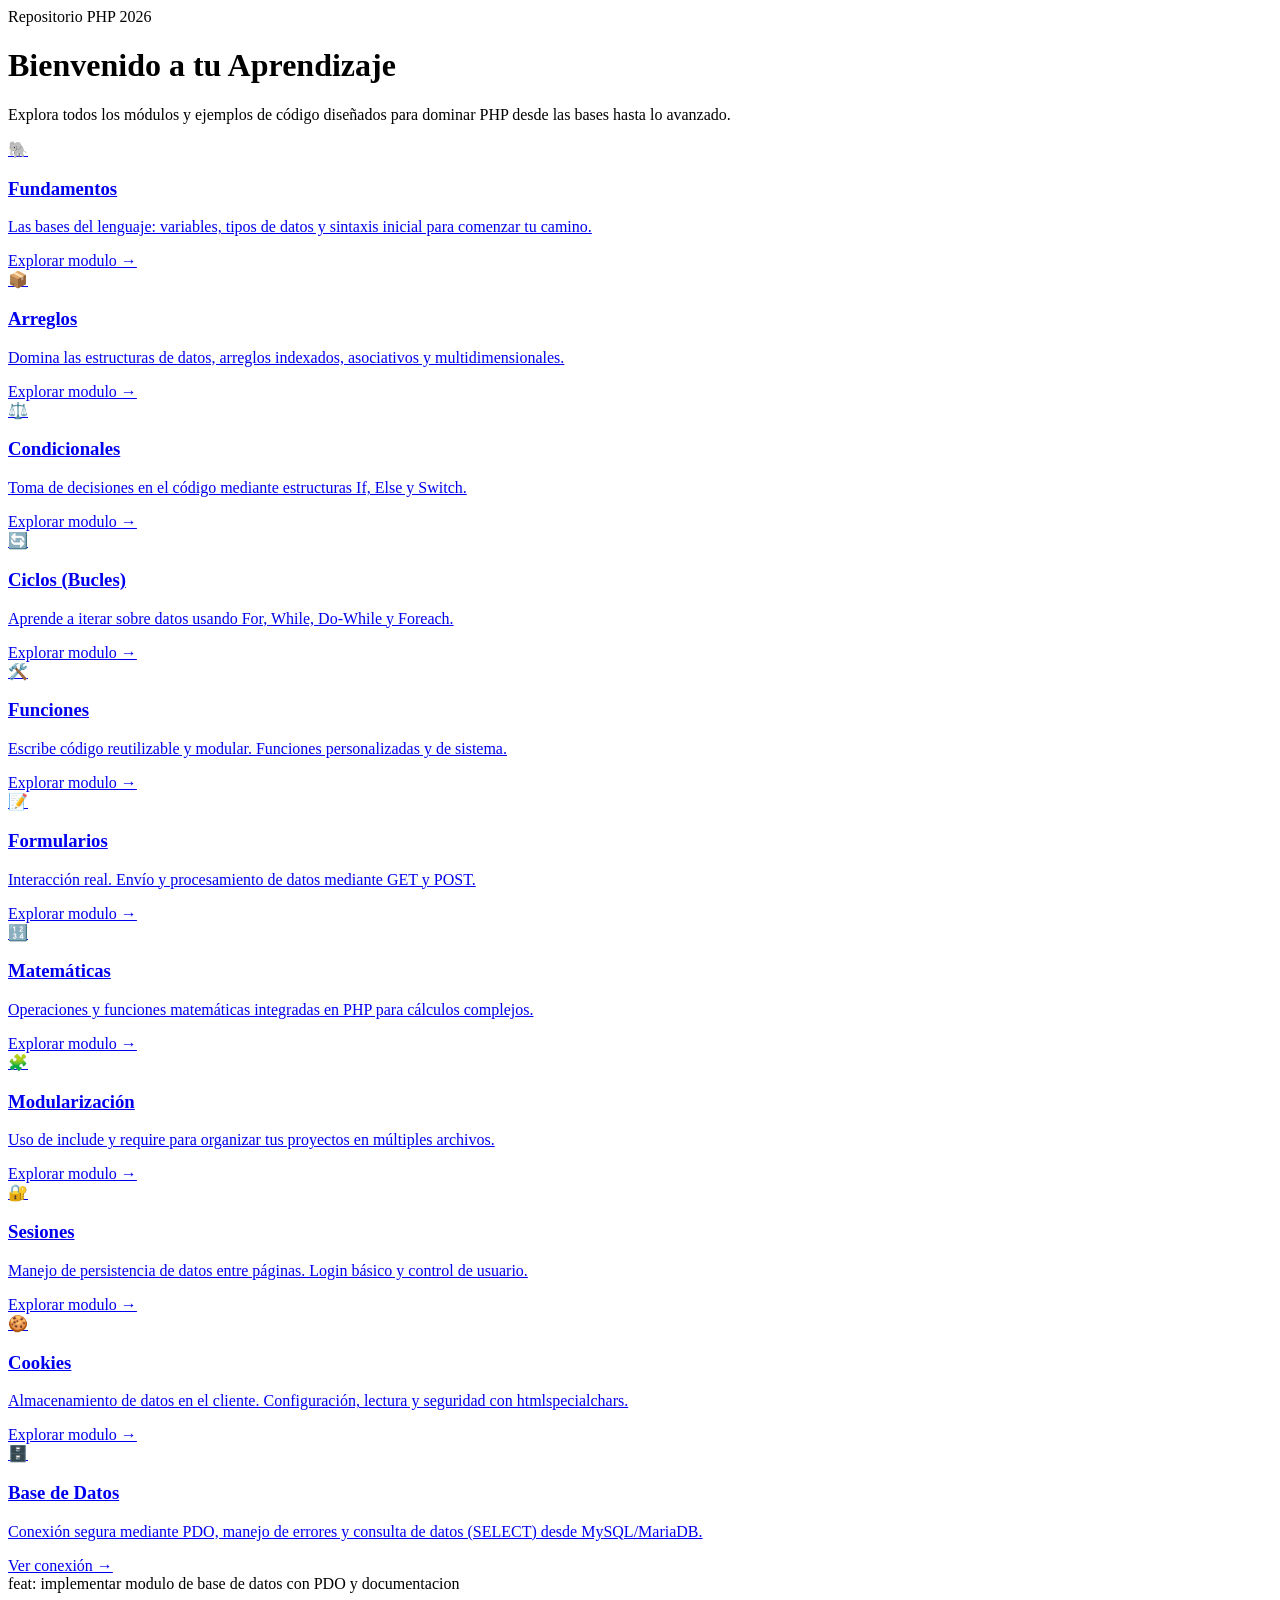
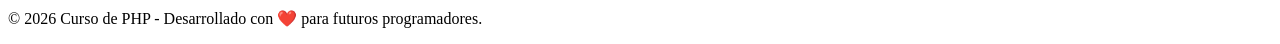
==== curso_php/index.html @ 7c5c9237 "feat: implementar modulo de base de datos con PDO y documentacion." ====
<!DOCTYPE html>
<html lang="es">
  <head>
    <meta charset="UTF-8" />
    <meta name="viewport" content="width=device-width, initial-scale=1.0" />
    <title>Curso PHP - Bienvenido al Repositorio</title>
    <meta
      name="description"
      content="Portal de bienvenida para el curso de PHP. Accede a todos los ejemplos, ejercicios y fundamentos de programación en PHP."
    />
    <!-- Google Fonts -->
    <link rel="preconnect" href="https://fonts.googleapis.com" />
    <link rel="preconnect" href="https://fonts.gstatic.com" crossorigin />
    <link
      href="https://fonts.googleapis.com/css2?family=Outfit:wght@300;400;600;700&family=Inter:wght@300;400;500;600&display=swap"
      rel="stylesheet"
    />
    <link rel="stylesheet" href="style.css" />

  </head>
  <body>
    <div class="container">
      <header>
        <span class="badge">Repositorio PHP 2026</span>
        <h1>Bienvenido a tu Aprendizaje</h1>
        <p class="tagline">
          Explora todos los módulos y ejemplos de código diseñados para dominar
          PHP desde las bases hasta lo avanzado.
        </p>
      </header>

      <section class="grid">
        <!-- Fundamentos -->
        <a href="curso_php/fundamentos/" class="card" id="card-fundamentos">
          <div class="card-icon"><span>🐘</span></div>
          <h3>Fundamentos</h3>
          <p>
            Las bases del lenguaje: variables, tipos de datos y sintaxis inicial
            para comenzar tu camino.
          </p>
          <div class="arrow">Explorar modulo &rarr;</div>
        </a>

        <!-- Arreglos -->
        <a href="curso_php/arreglos/" class="card" id="card-arreglos">
          <div class="card-icon"><span>📦</span></div>
          <h3>Arreglos</h3>
          <p>
            Domina las estructuras de datos, arreglos indexados, asociativos y
            multidimensionales.
          </p>
          <div class="arrow">Explorar modulo &rarr;</div>
        </a>

        <!-- Condicionales -->
        <a href="curso_php/condicionales/" class="card" id="card-condicionales">
          <div class="card-icon"><span>⚖️</span></div>
          <h3>Condicionales</h3>
          <p>
            Toma de decisiones en el código mediante estructuras If, Else y
            Switch.
          </p>
          <div class="arrow">Explorar modulo &rarr;</div>
        </a>

        <!-- Ciclos -->
        <a href="curso_php/ciclos/" class="card" id="card-ciclos">
          <div class="card-icon"><span>🔄</span></div>
          <h3>Ciclos (Bucles)</h3>
          <p>
            Aprende a iterar sobre datos usando For, While, Do-While y Foreach.
          </p>
          <div class="arrow">Explorar modulo &rarr;</div>
        </a>

        <!-- Funciones -->
        <a href="curso_php/funciones/" class="card" id="card-funciones">
          <div class="card-icon"><span>🛠️</span></div>
          <h3>Funciones</h3>
          <p>
            Escribe código reutilizable y modular. Funciones personalizadas y de
            sistema.
          </p>
          <div class="arrow">Explorar modulo &rarr;</div>
        </a>

        <!-- Formularios -->
        <a href="curso_php/formularios/" class="card" id="card-formularios">
          <div class="card-icon"><span>📝</span></div>
          <h3>Formularios</h3>
          <p>
            Interacción real. Envío y procesamiento de datos mediante GET y
            POST.
          </p>
          <div class="arrow">Explorar modulo &rarr;</div>
        </a>

        <!-- Funciones Matemáticas -->
        <a href="curso_php/funciones_matematicas/" class="card" id="card-mates">
          <div class="card-icon"><span>🔢</span></div>
          <h3>Matemáticas</h3>
          <p>
            Operaciones y funciones matemáticas integradas en PHP para cálculos
            complejos.
          </p>
          <div class="arrow">Explorar modulo &rarr;</div>
        </a>

        <!-- Include & Require -->
        <a href="curso_php/include_require/" class="card" id="card-include">
          <div class="card-icon"><span>🧩</span></div>
          <h3>Modularización</h3>
          <p>
            Uso de include y require para organizar tus proyectos en múltiples
            archivos.
          </p>
          <div class="arrow">Explorar modulo &rarr;</div>
        </a>
        <!-- Sesiones -->
        <a href="curso_php/sesiones/" class="card" id="card-sesiones">
          <div class="card-icon"><span>🔐</span></div>
          <h3>Sesiones</h3>
          <p>
            Manejo de persistencia de datos entre páginas. Login básico y
            control de usuario.
          </p>
          <div class="arrow">Explorar modulo &rarr;</div>
        </a>

        <!-- Cookies -->
        <a href="curso_php/cookies/" class="card" id="card-cookies">
          <div class="card-icon"><span>🍪</span></div>
          <h3>Cookies</h3>
          <p>
            Almacenamiento de datos en el cliente. Configuración, lectura y
            seguridad con htmlspecialchars.
          </p>
          <div class="arrow">Explorar modulo &rarr;</div>
        </a>

        <!-- Base de Datos (Nuevo) -->
        <a href="curso_php/conexion/conexion.php" class="card" id="card-conexion">
          <div class="card-icon"><span>🗄️</span></div>
          <h3>Base de Datos</h3>
          <p>
            Conexión segura mediante PDO, manejo de errores y consulta de datos 
            (SELECT) desde MySQL/MariaDB.
          </p>
          <div class="arrow">Ver conexión &rarr;</div>
        </a>feat: implementar modulo de base de datos con PDO y documentacion
      </section>

      <footer>
        <p>
          &copy; 2026 Curso de PHP - Desarrollado con ❤️ para futuros
          programadores.
        </p>
      </footer>
    </div>
  </body>
</html>
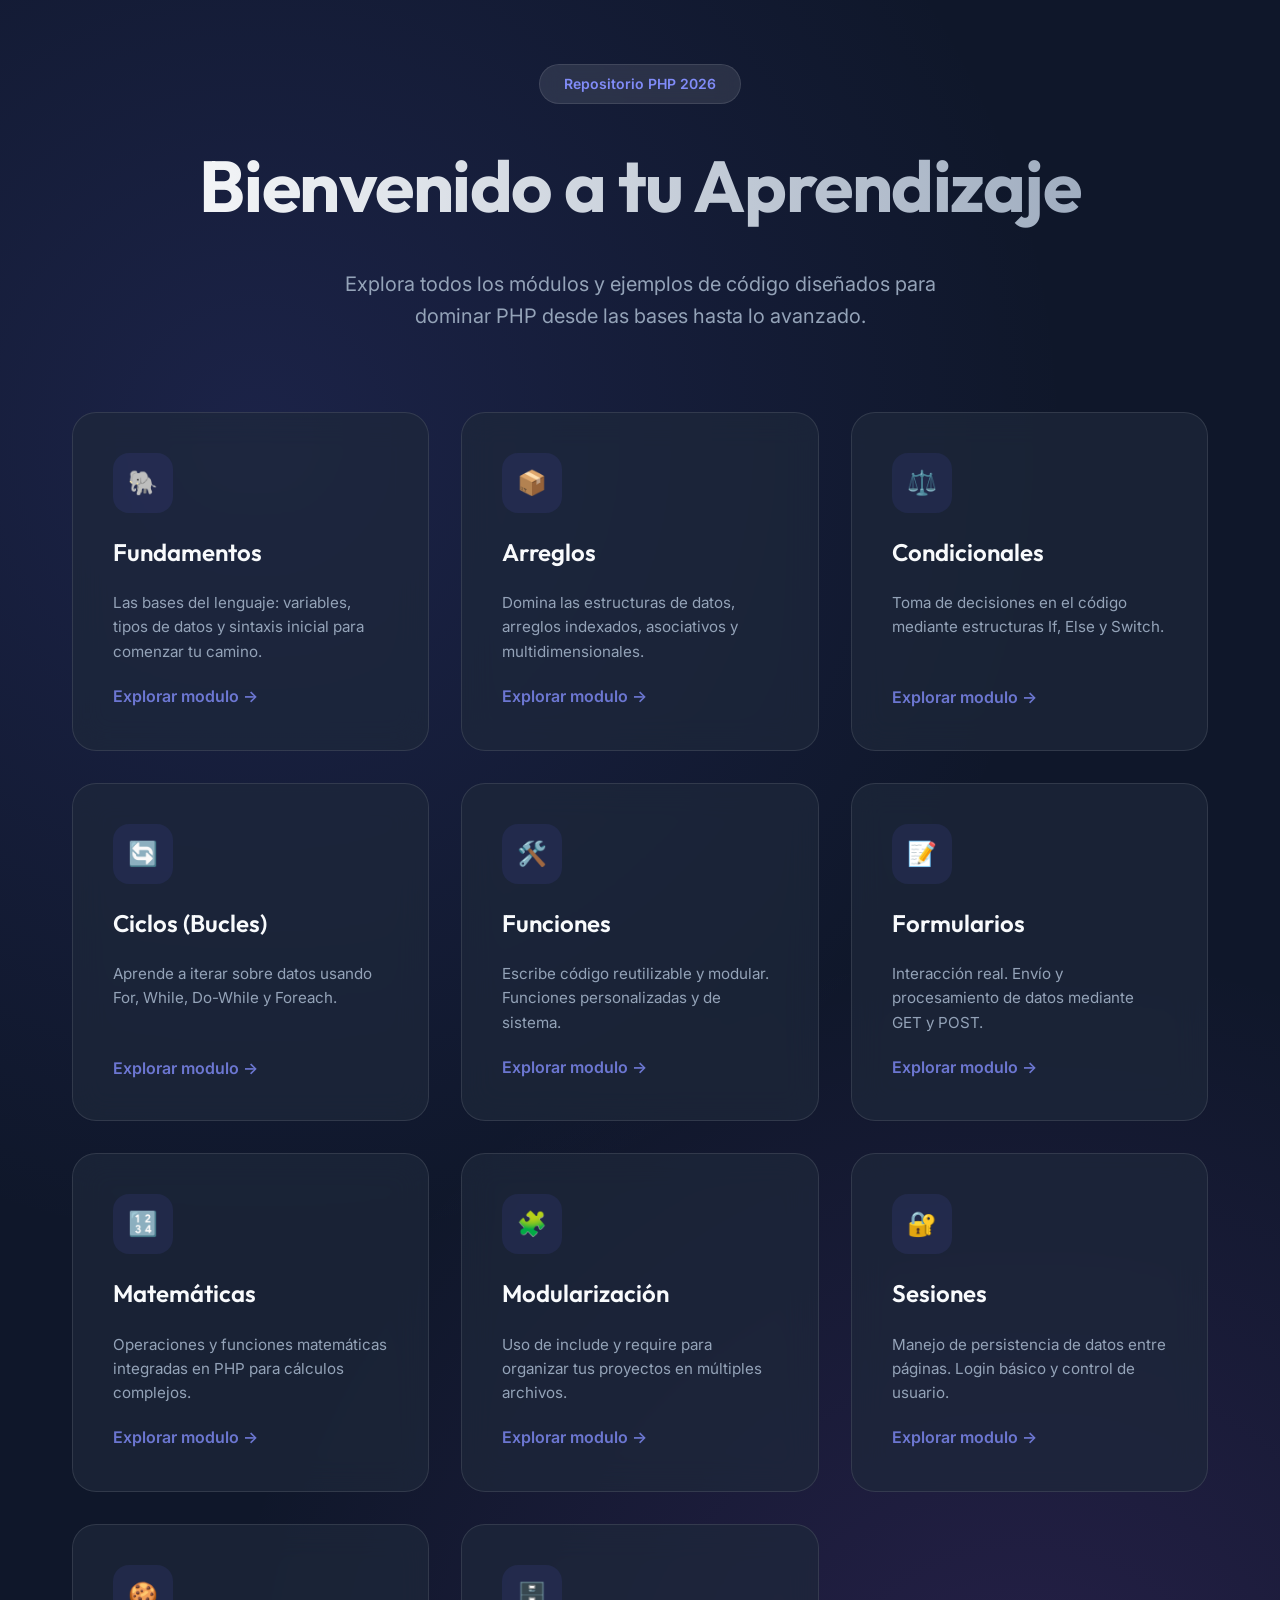
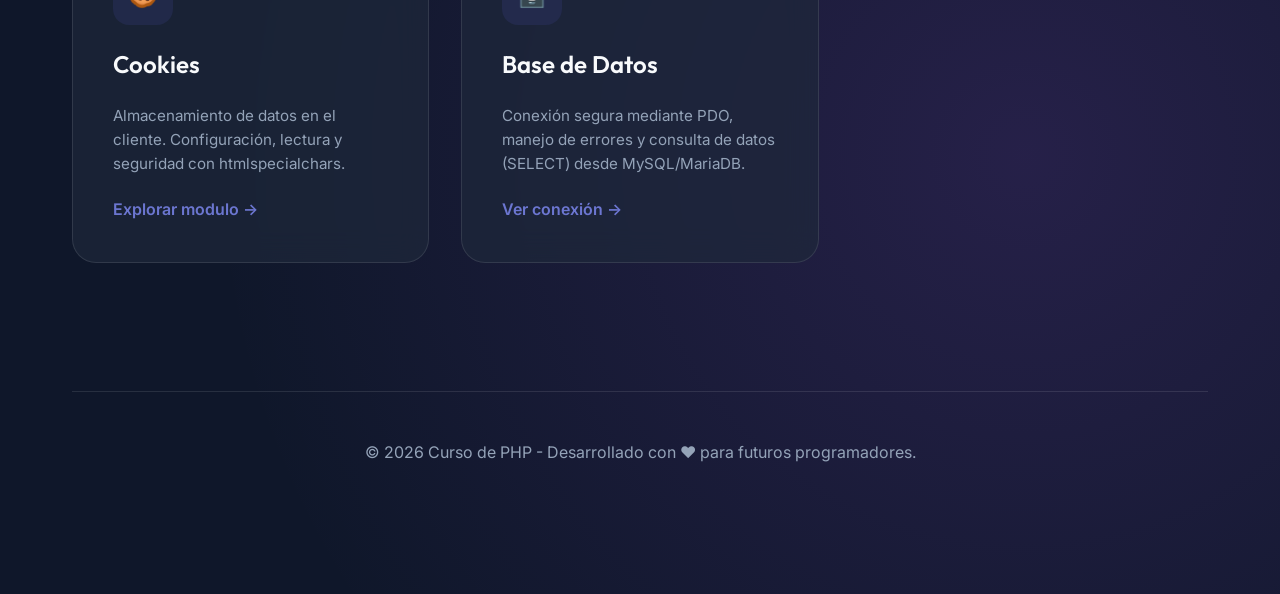
==== commit fe3cd836: "#" ====
--- a/curso_php/index.html
+++ b/curso_php/index.html
@@ -7,7 +7,7 @@
     <meta
       name="description"
       content="Portal de bienvenida para el curso de PHP. Accede a todos los ejemplos, ejercicios y fundamentos de programación en PHP."
-    />
+    /> 
     <!-- Google Fonts -->
     <link rel="preconnect" href="https://fonts.googleapis.com" />
     <link rel="preconnect" href="https://fonts.gstatic.com" crossorigin />
@@ -31,7 +31,7 @@
 
       <section class="grid">
         <!-- Fundamentos -->
-        <a href="curso_php/fundamentos/" class="card" id="card-fundamentos">
+        <a href="fundamentos/" class="card" id="card-fundamentos">
           <div class="card-icon"><span>🐘</span></div>
           <h3>Fundamentos</h3>
           <p>
@@ -42,7 +42,7 @@
         </a>
 
         <!-- Arreglos -->
-        <a href="curso_php/arreglos/" class="card" id="card-arreglos">
+        <a href="arreglos/" class="card" id="card-arreglos">
           <div class="card-icon"><span>📦</span></div>
           <h3>Arreglos</h3>
           <p>
@@ -53,7 +53,7 @@
         </a>
 
         <!-- Condicionales -->
-        <a href="curso_php/condicionales/" class="card" id="card-condicionales">
+        <a href="condicionales/" class="card" id="card-condicionales">
           <div class="card-icon"><span>⚖️</span></div>
           <h3>Condicionales</h3>
           <p>
@@ -64,7 +64,7 @@
         </a>
 
         <!-- Ciclos -->
-        <a href="curso_php/ciclos/" class="card" id="card-ciclos">
+        <a href="ciclos/" class="card" id="card-ciclos">
           <div class="card-icon"><span>🔄</span></div>
           <h3>Ciclos (Bucles)</h3>
           <p>
@@ -74,7 +74,7 @@
         </a>
 
         <!-- Funciones -->
-        <a href="curso_php/funciones/" class="card" id="card-funciones">
+        <a href="funciones/" class="card" id="card-funciones">
           <div class="card-icon"><span>🛠️</span></div>
           <h3>Funciones</h3>
           <p>
@@ -85,7 +85,7 @@
         </a>
 
         <!-- Formularios -->
-        <a href="curso_php/formularios/" class="card" id="card-formularios">
+        <a href="formularios/" class="card" id="card-formularios">
           <div class="card-icon"><span>📝</span></div>
           <h3>Formularios</h3>
           <p>
@@ -96,7 +96,7 @@
         </a>
 
         <!-- Funciones Matemáticas -->
-        <a href="curso_php/funciones_matematicas/" class="card" id="card-mates">
+        <a href="funciones_matematicas/" class="card" id="card-mates">
           <div class="card-icon"><span>🔢</span></div>
           <h3>Matemáticas</h3>
           <p>
@@ -107,7 +107,7 @@
         </a>
 
         <!-- Include & Require -->
-        <a href="curso_php/include_require/" class="card" id="card-include">
+        <a href="include_require/" class="card" id="card-include">
           <div class="card-icon"><span>🧩</span></div>
           <h3>Modularización</h3>
           <p>
@@ -117,7 +117,7 @@
           <div class="arrow">Explorar modulo &rarr;</div>
         </a>
         <!-- Sesiones -->
-        <a href="curso_php/sesiones/" class="card" id="card-sesiones">
+        <a href="sesiones/" class="card" id="card-sesiones">
           <div class="card-icon"><span>🔐</span></div>
           <h3>Sesiones</h3>
           <p>
@@ -128,7 +128,7 @@
         </a>
 
         <!-- Cookies -->
-        <a href="curso_php/cookies/" class="card" id="card-cookies">
+        <a href="cookies/" class="card" id="card-cookies">
           <div class="card-icon"><span>🍪</span></div>
           <h3>Cookies</h3>
           <p>
@@ -139,7 +139,7 @@
         </a>
 
         <!-- Base de Datos (Nuevo) -->
-        <a href="curso_php/conexion/conexion.php" class="card" id="card-conexion">
+        <a href="conexion/conexion.php" class="card" id="card-conexion">
           <div class="card-icon"><span>🗄️</span></div>
           <h3>Base de Datos</h3>
           <p>
@@ -147,7 +147,7 @@
             (SELECT) desde MySQL/MariaDB.
           </p>
           <div class="arrow">Ver conexión &rarr;</div>
-        </a>feat: implementar modulo de base de datos con PDO y documentacion
+        </a>
       </section>
 
       <footer>
--- a/curso_php/style.css
+++ b/curso_php/style.css
@@ -0,0 +1,202 @@
+:root {
+  --primary: #6366f1;
+  --primary-light: #818cf8;
+  --secondary: #a855f7;
+  --bg: #0f172a;
+  --card-bg: rgba(30, 41, 59, 0.7);
+  --text-main: #f8fafc;
+  --text-muted: #94a3b8;
+  --glass-border: rgba(255, 255, 255, 0.1);
+  --gradient: linear-gradient(135deg, var(--primary), var(--secondary));
+}
+
+* {
+  margin: 0;
+  padding: 0;
+  box-sizing: border-box;
+}
+
+body {
+  font-family: "Inter", sans-serif;
+  background-color: var(--bg);
+  color: var(--text-main);
+  line-height: 1.6;
+  overflow-x: hidden;
+  background-image: radial-gradient(
+      circle at 20% 20%,
+      rgba(99, 102, 241, 0.15) 0%,
+      transparent 40%
+    ),
+    radial-gradient(
+      circle at 80% 80%,
+      rgba(168, 85, 247, 0.15) 0%,
+      transparent 40%
+    );
+  min-height: 100vh;
+}
+
+h1,
+h2,
+h3 {
+  font-family: "Outfit", sans-serif;
+}
+
+.container {
+  max-width: 1200px;
+  margin: 0 auto;
+  padding: 4rem 2rem;
+}
+
+header {
+  text-align: center;
+  margin-bottom: 5rem;
+  animation: fadeInDown 1s ease-out;
+}
+
+.badge {
+  display: inline-block;
+  padding: 0.5rem 1.5rem;
+  background: var(--glass-border);
+  border: 1px solid var(--glass-border);
+  border-radius: 99px;
+  font-size: 0.875rem;
+  font-weight: 600;
+  color: var(--primary-light);
+  margin-bottom: 1.5rem;
+  backdrop-filter: blur(10px);
+}
+
+h1 {
+  font-size: clamp(2.5rem, 8vw, 4.5rem);
+  font-weight: 700;
+  margin-bottom: 1.5rem;
+  background: linear-gradient(to right, #fff, #94a3b8);
+  background-clip: text;
+  -webkit-background-clip: text;
+  -webkit-text-fill-color: transparent;
+  letter-spacing: -0.02em;
+}
+
+.tagline {
+  font-size: 1.25rem;
+  color: var(--text-muted);
+  max-width: 600px;
+  margin: 0 auto;
+}
+
+.grid {
+  display: grid;
+  grid-template-columns: repeat(auto-fill, minmax(300px, 1fr));
+  gap: 2rem;
+  margin-top: 4rem;
+}
+
+.card {
+  background: var(--card-bg);
+  border: 1px solid var(--glass-border);
+  border-radius: 24px;
+  padding: 2.5rem;
+  text-decoration: none;
+  color: inherit;
+  transition: all 0.4s cubic-bezier(0.175, 0.885, 0.32, 1.275);
+  backdrop-filter: blur(16px);
+  position: relative;
+  overflow: hidden;
+  display: flex;
+  flex-direction: column;
+  gap: 1.25rem;
+}
+
+.card::before {
+  content: "";
+  position: absolute;
+  top: 0;
+  left: 0;
+  width: 100%;
+  height: 100%;
+  background: var(--gradient);
+  opacity: 0;
+  transition: opacity 0.4s ease;
+  z-index: -1;
+}
+
+.card:hover {
+  transform: translateY(-10px) scale(1.02);
+  border-color: var(--primary-light);
+  box-shadow: 0 20px 40px rgba(0, 0, 0, 0.3);
+}
+
+.card-icon {
+  width: 60px;
+  height: 60px;
+  background: rgba(99, 102, 241, 0.1);
+  border-radius: 16px;
+  display: flex;
+  align-items: center;
+  justify-content: center;
+  font-size: 1.5rem;
+  color: var(--primary-light);
+  transition: transform 0.3s ease;
+}
+
+.card:hover .card-icon {
+  transform: rotate(-10deg) scale(1.1);
+  background: var(--primary);
+  color: white;
+}
+
+.card h3 {
+  font-size: 1.5rem;
+  font-weight: 600;
+}
+
+.card p {
+  color: var(--text-muted);
+  font-size: 0.95rem;
+}
+
+.arrow {
+  margin-top: auto;
+  display: flex;
+  align-items: center;
+  gap: 0.5rem;
+  font-weight: 600;
+  color: var(--primary-light);
+  opacity: 0.8;
+  transition: gap 0.3s ease;
+}
+
+.card:hover .arrow {
+  gap: 0.75rem;
+  opacity: 1;
+}
+
+footer {
+  margin-top: 8rem;
+  text-align: center;
+  padding-bottom: 4rem;
+  color: var(--text-muted);
+  border-top: 1px solid var(--glass-border);
+  padding-top: 3rem;
+}
+
+@keyframes fadeInDown {
+  from {
+    opacity: 0;
+    transform: translateY(-30px);
+  }
+  to {
+    opacity: 1;
+    transform: translateY(0);
+  }
+}
+
+/* Responsive adjustments */
+@media (max-width: 768px) {
+  .container {
+    padding: 2rem 1rem;
+  }
+  header {
+    margin-bottom: 3rem;
+  }
+}
